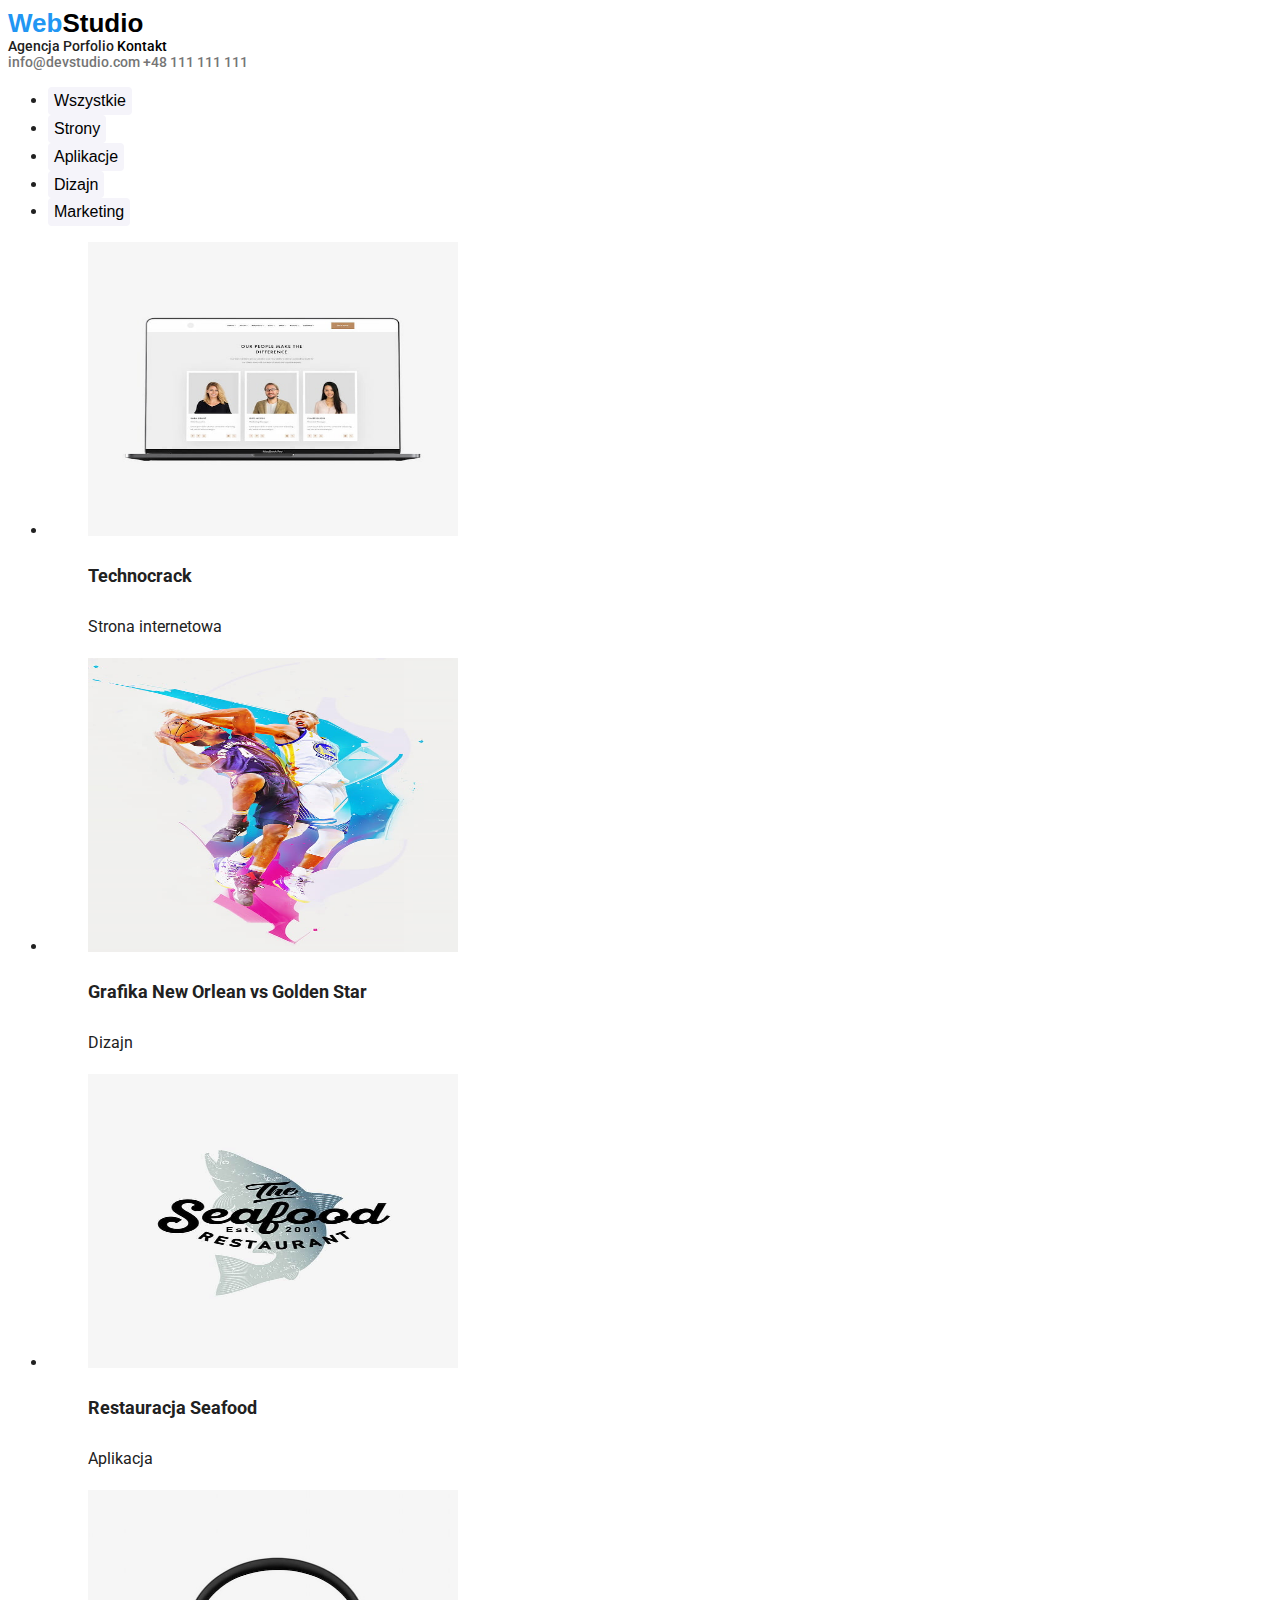
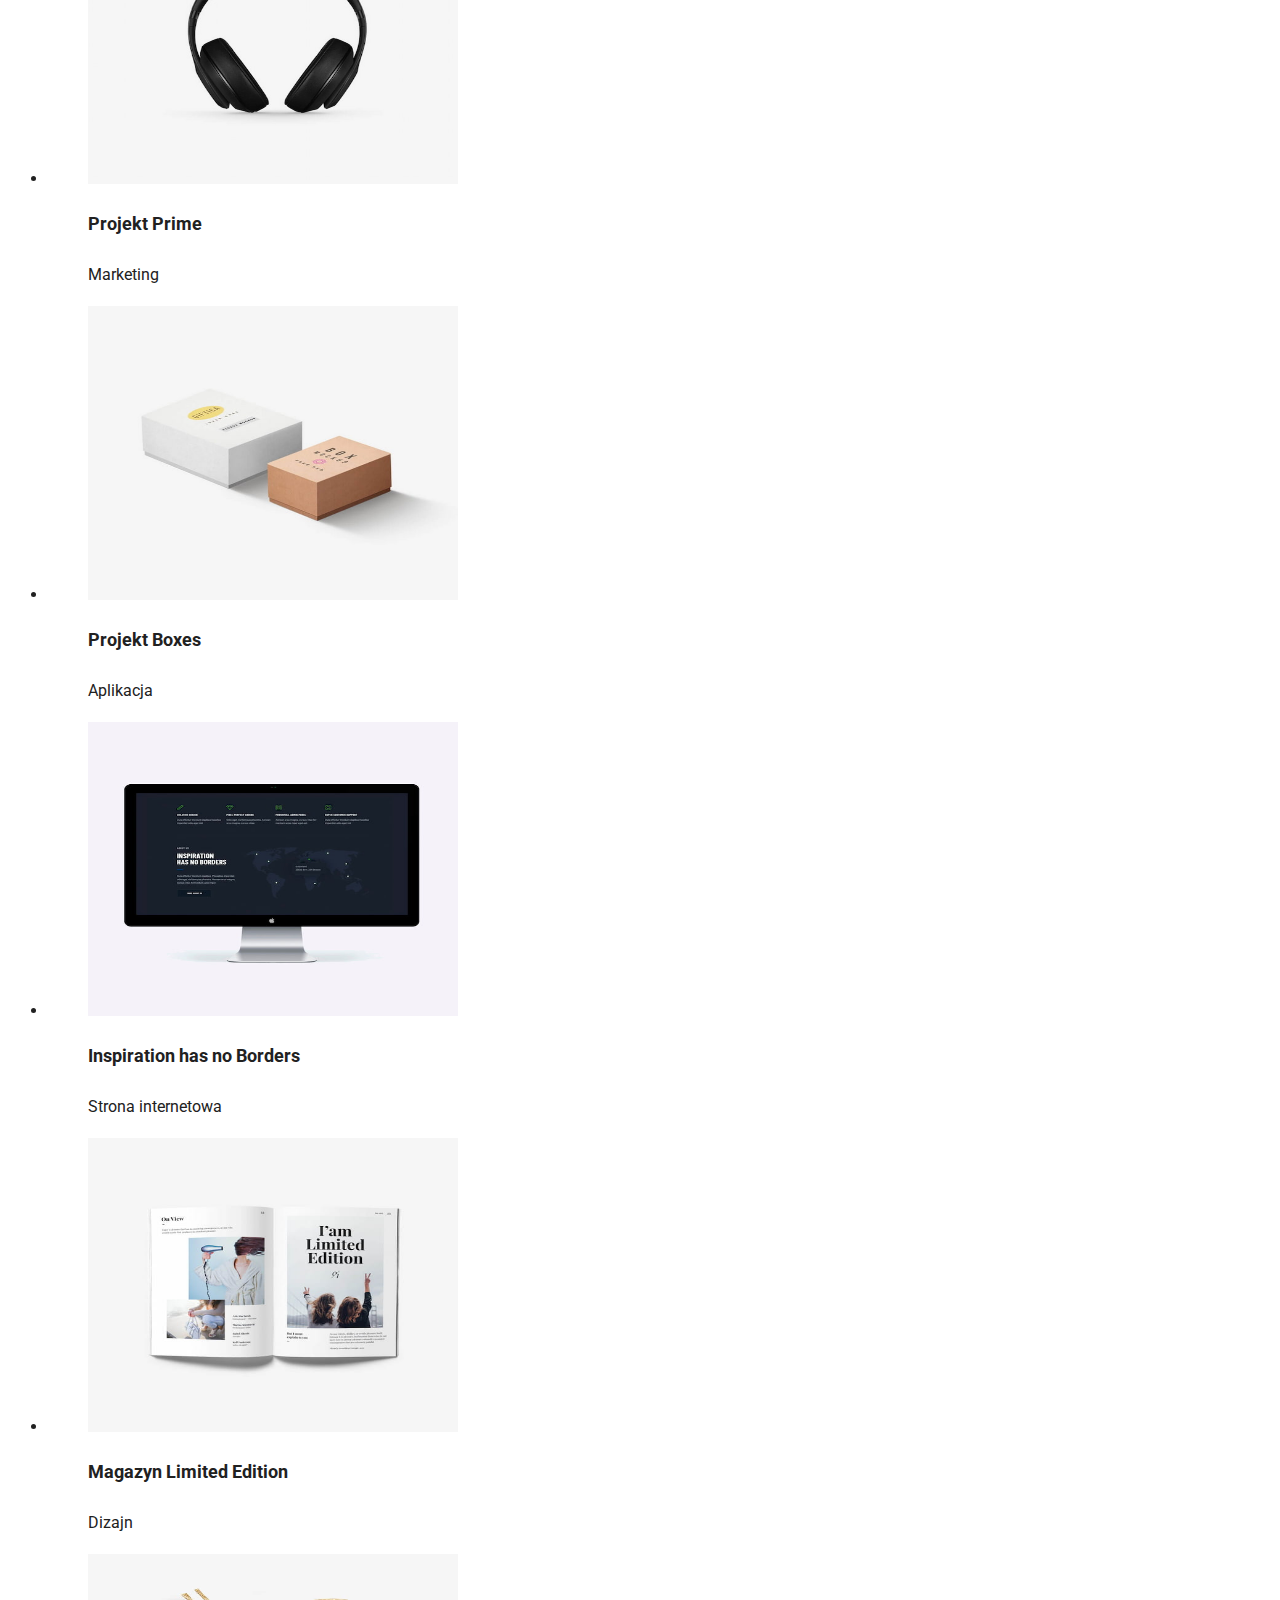
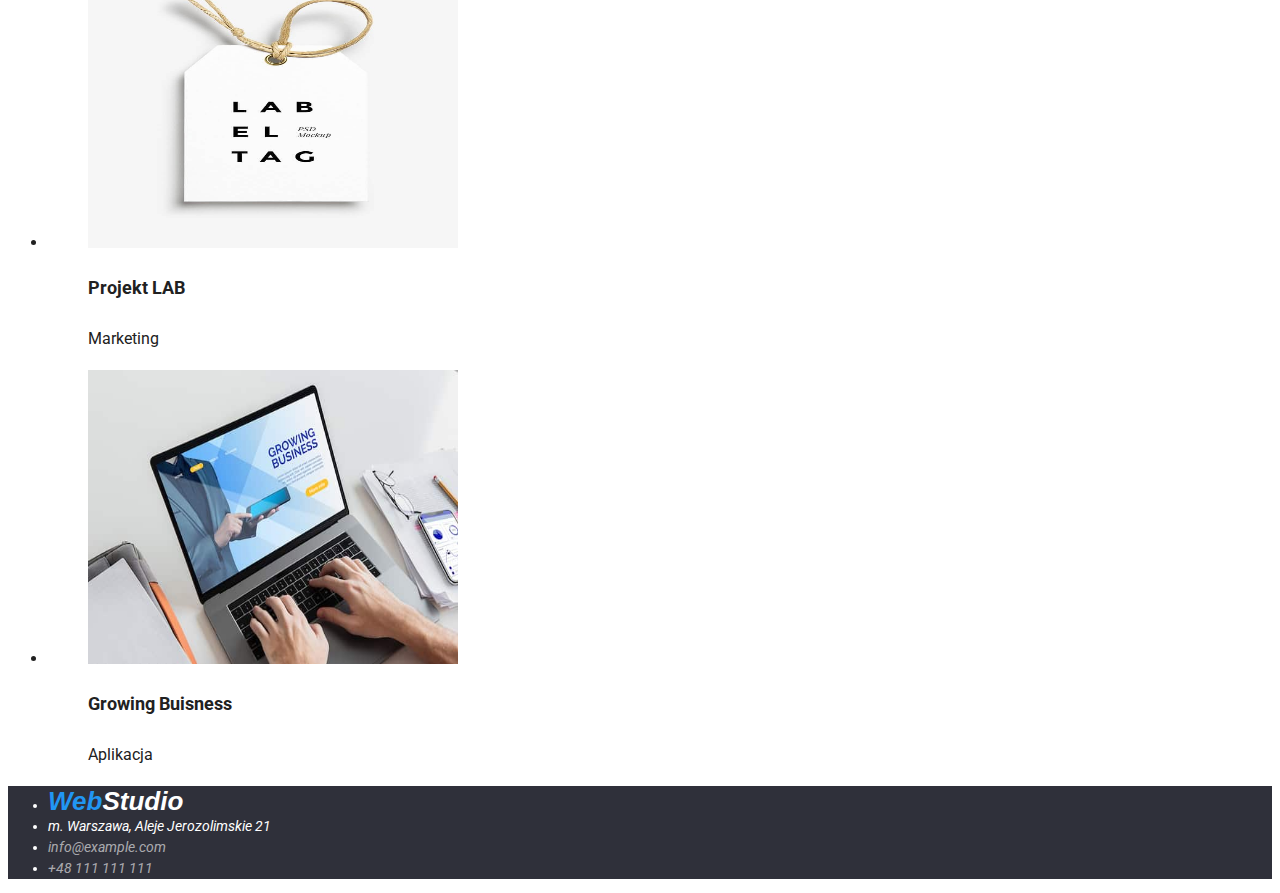
==== portfolio.html @ 29a72ae0 "cloning from last repository" ====
<!DOCTYPE html>
<html lang="pl">
  <head>
    <meta charset="utf-8" />
    <link href="css/styles.css" rel="stylesheet" />
    <link rel="preconnect" href="https://fonts.googleapis.com" />
    <link rel="preconnect" href="https://fonts.gstatic.com" crossorigin />
    <link
      href="https://fonts.googleapis.com/css2?family=Raleway:wght@700&family=Roboto:wght@400;500;700;900&display=swap"
      rel="stylesheet"
    />
    <title>Portfolio</title>
  </head>
  <body>
    <header class="page-header">
      <a href="index.html" class="link logo"
        ><span class="web">Web</span>Studio</a
      >
      <nav class="head-nav">
        <a href="index.html" class="link">Agencja</a>
        <a href="portfolio.html" class="link">Porfolio</a>
        <a href="" class="link">Kontakt</a>
      </nav>
      <div class="mail-phone">
        <a href="mailto:info@devstudio.com" class="link header-mail"
          >info@devstudio.com</a
        >
        <a href="tel:+48111111111" class="link header-phone">+48 111 111 111</a>
      </div>
    </header>
    <main>
      <div class="portfolio-buttons">
        <ul>
          <li>
            <button type="button" class="button-portfolio">Wszystkie</button>
          </li>
          <li>
            <button type="button" class="button-portfolio">Strony</button>
          </li>
          <li>
            <button type="button" class="button-portfolio">Aplikacje</button>
          </li>
          <li>
            <button type="button" class="button-portfolio">Dizajn</button>
          </li>
          <li>
            <button type="button" class="button-portfolio">Marketing</button>
          </li>
        </ul>
      </div>
      <div class="portfolio-block">
        <ul>
          <li>
            <figure>
              <img
                src="images/technocrack.jpg"
                alt="Laptop wyświetlający stronę internetową Technocrack"
                width="370"
                height="294"
              />
              <figcaption class="portfolio-description">
                <p class="portfolio-title">Technocrack</p>
                <p class="portfolio-type">Strona internetowa</p>
              </figcaption>
            </figure>
          </li>
          <li>
            <figure>
              <img
                src="images/basketballGraphics.jpg"
                alt="Grafika grających przeciwko sobie koszykarza New Orlean przeciwko koszykarza Golden Star"
                width="370"
                height="294"
              />
              <figcaption class="portfolio-description">
                <p class="portfolio-title">Grafika New Orlean vs Golden Star</p>
                <p class="portfolio-type">Dizajn</p>
              </figcaption>
            </figure>
          </li>
          <li>
            <figure>
              <img
                src="images/restaurantSeaFood.jpg"
                alt="Logo restauracji Seafood"
                width="370"
                height="294"
              />
              <figcaption class="portfolio-description">
                <p class="portfolio-title">Restauracja Seafood</p>
                <p class="portfolio-type">Aplikacja</p>
              </figcaption>
            </figure>
          </li>
          <li>
            <figure>
              <img
                src="images/primeProject.jpg"
                alt="Słuchawki nauszne"
                width="370"
                height="294"
              />
              <figcaption class="portfolio-description">
                <p class="portfolio-title">Projekt Prime</p>
                <p class="portfolio-type">Marketing</p>
              </figcaption>
            </figure>
          </li>
          <li>
            <figure>
              <img
                src="images/boxesProject.jpg"
                alt="Białe pudełko z logiem Giftica leży obok mniejszego, jasnobrązowego pudełka z logiem Box Mockup"
                width="370"
                height="294"
              />
              <figcaption class="portfolio-description">
                <p class="portfolio-title">Projekt Boxes</p>
                <p class="portfolio-type">Aplikacja</p>
              </figcaption>
            </figure>
          </li>
          <li>
            <figure>
              <img
                src="images/inspirationWebside.jpg"
                alt="Komputer All in One firmy Apple wyświetlający stronę internetową Inspiration has no Borders"
                width="370"
                height="294"
              />
              <figcaption class="portfolio-description">
                <p class="portfolio-title">Inspiration has no Borders</p>
                <p class="portfolio-type">Strona internetowa</p>
              </figcaption>
            </figure>
          </li>
          <li>
            <figure>
              <img
                src="images/LE-Magazine.jpg"
                alt="Otwarte czasopismo z nagłówkiem I am Limited Edition"
                width="370"
                height="294"
              />
              <figcaption class="portfolio-description">
                <p class="portfolio-title">Magazyn Limited Edition</p>
                <p class="portfolio-type">Dizajn</p>
              </figcaption>
            </figure>
          </li>
          <li>
            <figure>
              <img
                src="images/labProject.jpg"
                alt="Etykieta z napisem Label Tag"
                width="370"
                height="294"
              />
              <figcaption class="portfolio-description">
                <p class="portfolio-title">Projekt LAB</p>
                <p class="portfolio-type">Marketing</p>
              </figcaption>
            </figure>
          </li>
          <li>
            <figure>
              <img
                src="images/buisnessesApp.jpg"
                alt="Człowiek korzystający z aplikacji Growing Buisness na laptopie"
                width="370"
                height="294"
              />
              <figcaption class="portfolio-description">
                <p class="portfolio-title">Growing Buisness</p>
                <p class="portfolio-type">Aplikacja</p>
              </figcaption>
            </figure>
          </li>
        </ul>
      </div>
    </main>
    <footer class="page-footer">
      <address class="foot-adress">
        <ul>
          <li>
            <a href="index.html" class="link logo"
              ><span class="web">Web</span>Studio</a
            >
          </li>
          <li>m. Warszawa, Aleje Jerozolimskie 21</li>
          <li>
            <a href="mailto:info@example.com" class="link footer-mail"
              >info@example.com</a
            >
          </li>
          <li>
            <a href="tel:+48111111111" class="link footer-phone"
              >+48 111 111 111</a
            >
          </li>
        </ul>
      </address>
    </footer>
  </body>
</html>
---- css/styles.css ----
:root {
  --main-color: #212121;
  --second-color: #757575;
  --functional-color: #2196f3;
  --background-color: #e5e5e5;
  --second-background-color: #f5f4fa;
  --third-backgroud-color: #2f303a;
  --black-color: #000000;
  --white-color: #ffffff;
  --footer-mail-phone-color: rgba(256, 256, 256, 0.6);
}

body {
  font-family: "Roboto", sans-serif;
  color: var(--main-color);
}

.logo {
  font-family: Relawey, sans-serif;
  font-weight: 700;
  font-size: 26px;
  line-height: 1.19;
}

.page-header {
  font-weight: 500;
  font-size: 14px;
  line-height: 1.14;
}

.page-header .logo,
.page-header .logo:hover,
.page-header .logo:focus {
  color: var(--black-color);
}
.page-footer {
  background: var(--third-backgroud-color);
  color: var(--white-color);
  font-size: 14px;
  line-height: 1.5;
}
.page-footer .logo,
.page-footer .logo:hover,
.page-footer .logo:focus {
  color: var(--white-color);
}

.web {
  color: var(--functional-color);
}

.page-header .header-mail,
.page-header .header-phone {
  color: var(--second-color);
}

.page-footer .footer-mail,
.page-footer .footer-phone {
  color: var(--footer-mail-phone-color);
}

.link {
  text-decoration: none;
  color: var(--main-color);
}
.link:visited {
  color: transparent;
}

.link:hover,
.link:focus {
  color: var(--functional-color);
}

.main-studio {
  background: var(--third-backgroud-color);
  color: var(--white-color);
  text-align: center;
}

.main-head {
  font-weight: 900;
  font-size: 44px;
  line-height: 1.36;
  text-transform: uppercase;
}

.button-studio {
  cursor: pointer;
  width: 200px;
  height: 50px;
  color: var(--white-color);
  background: var(--functional-color);
  font-weight: 700;
  font-size: 16px;
  line-height: 1.87;
}
.button-studio:hover,
.button-studio:focus {
  color: var(--functional-color);
  background: var(--white-color);
}

.lorem .title {
  font-weight: 700;
  font-size: 14px;
  line-height: 1.14;
  text-transform: uppercase;
}
.lorem .description {
  color: var(--second-color);
  font-size: 14px;
  line-height: 1.71;
  letter-spacing: 0.03em;
}

.work-head,
.team-head {
  font-size: 36px;
  line-height: 1.16;
  text-align: center;
  letter-spacing: 0.03em;
}

.team {
  background: var(--second-background-color);
}

.team-description {
  background: var(--white-color);
}
.team-name {
  font-weight: 500;
  font-size: 16px;
  line-height: 1.18;
  text-align: center;
  letter-spacing: 0.03em;
}

.team-job {
  font-size: 16px;
  line-height: 1.18;
  text-align: center;
  letter-spacing: 0.03em;
}

/* portfolio */

.button-portfolio {
  cursor: pointer;
  background: var(--second-background-color);
  font-weight: 500;
  font-size: 16px;
  line-height: 1.62;
  border: 0;
  border-radius: 4px;
}

.button-portfolio:hover,
.button-portfolio:focus {
  background: var(--functional-color);
  color: var(--white-color);
}

.portfolio-title {
  font-weight: 700;
  font-size: 18px;
  line-height: 2;
}

.portfolio-type {
  font-size: 16px;
  line-height: 1.87;
}
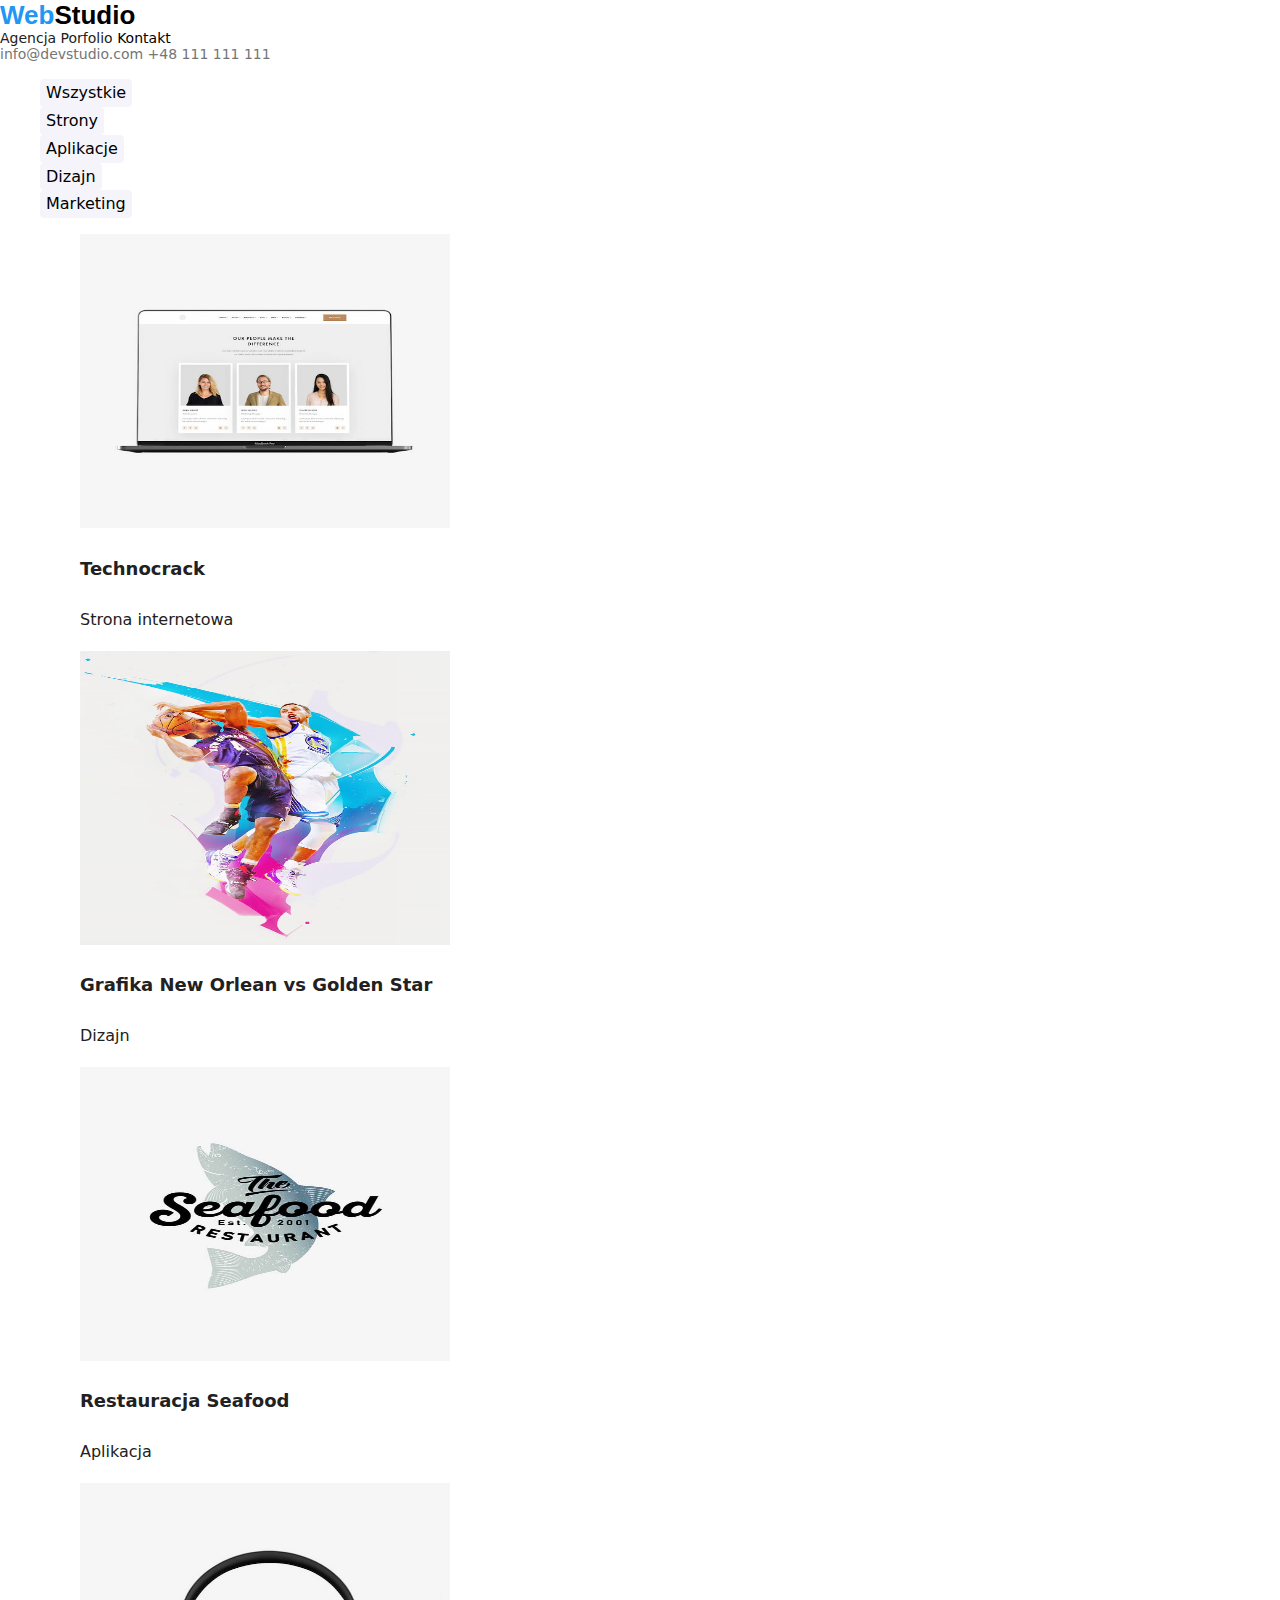
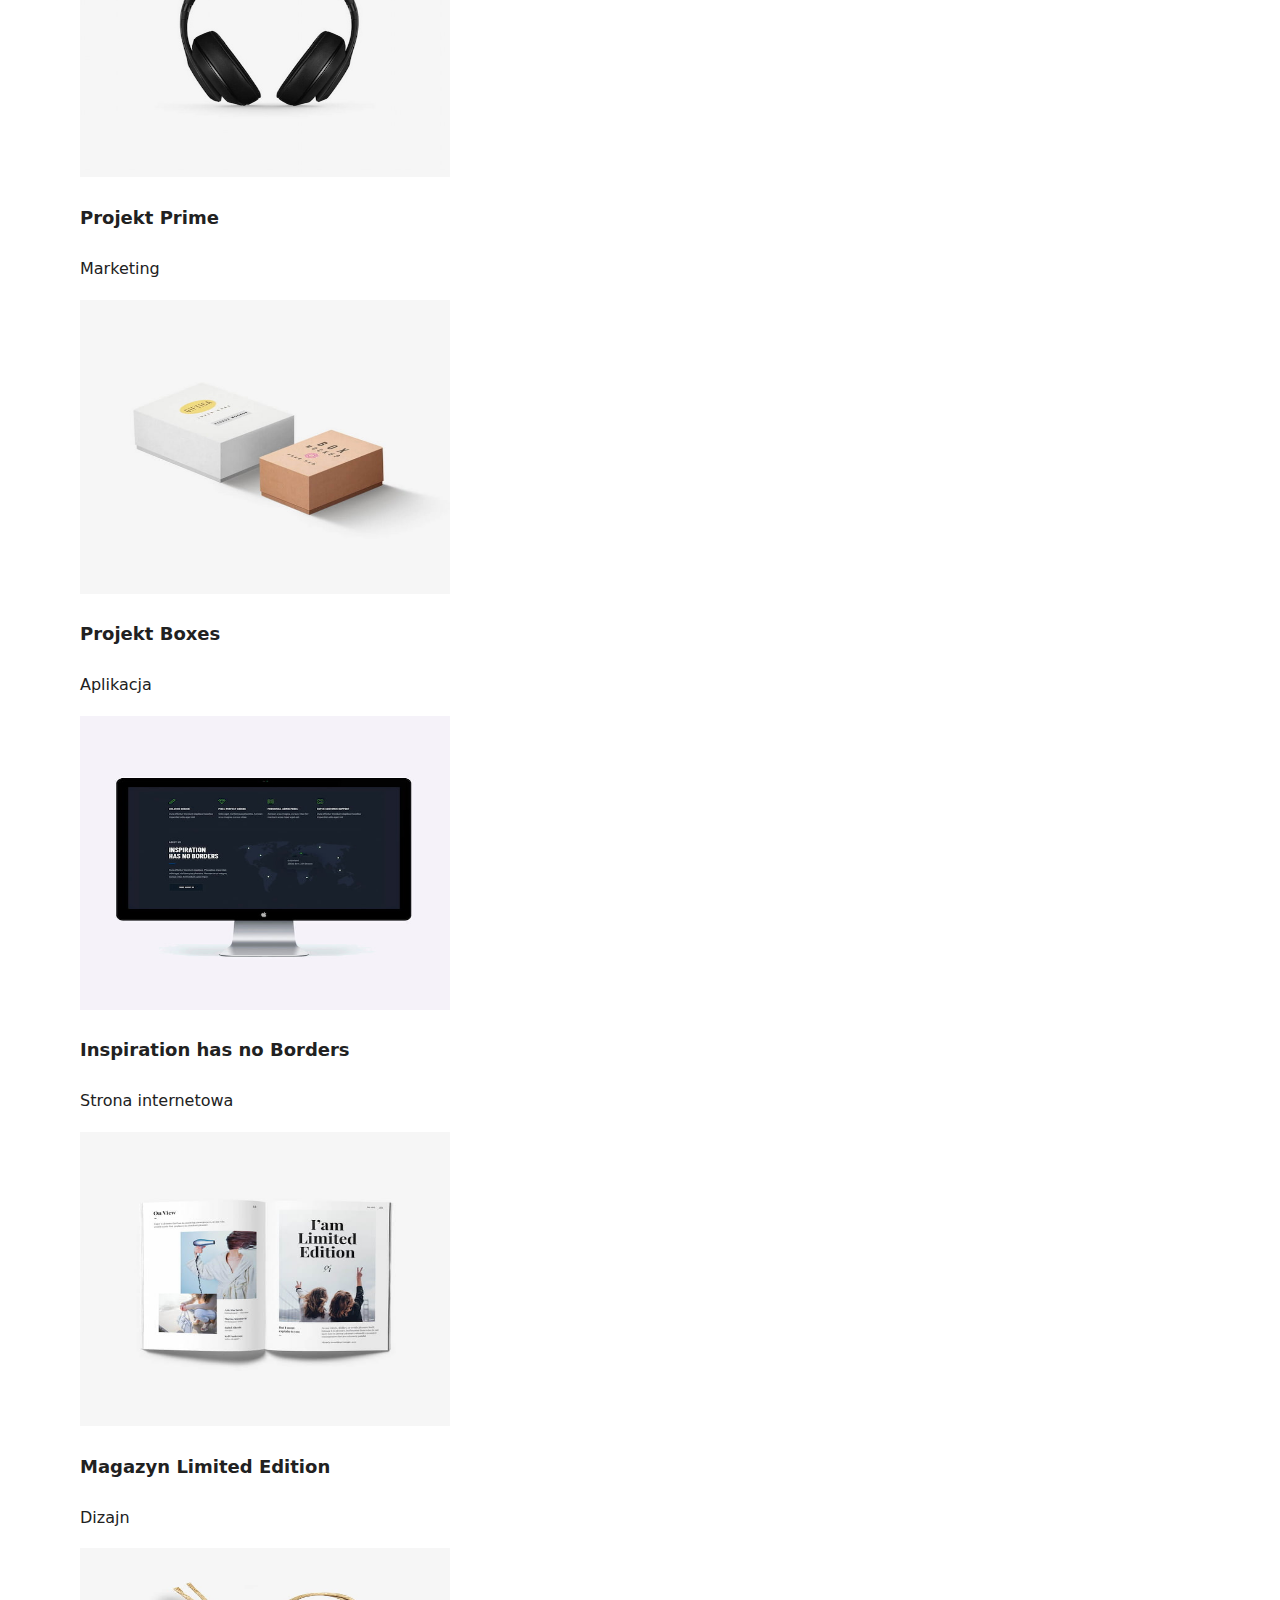
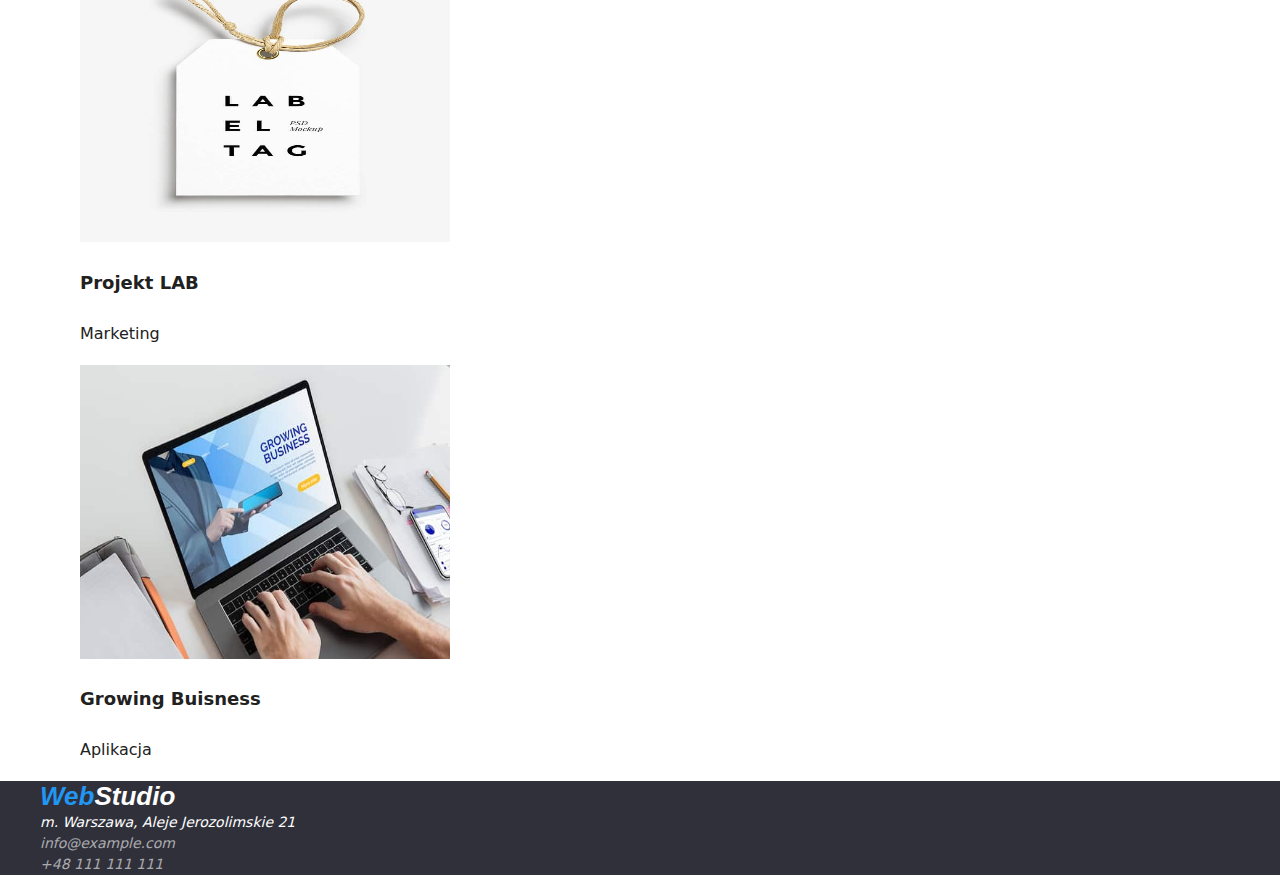
==== commit de04675a: "adding modern-normalize file and including it into html files" ====
--- a/portfolio.html
+++ b/portfolio.html
@@ -9,6 +9,7 @@
       href="https://fonts.googleapis.com/css2?family=Raleway:wght@700&family=Roboto:wght@400;500;700;900&display=swap"
       rel="stylesheet"
     />
+    <link href="css/modern-normalize.css" rel="stylesheet" />
     <title>Portfolio</title>
   </head>
   <body>
--- a/css/styles.css
+++ b/css/styles.css
@@ -172,3 +172,7 @@
   font-size: 16px;
   line-height: 1.87;
 }
+
+ul {
+  list-style: none;
+}
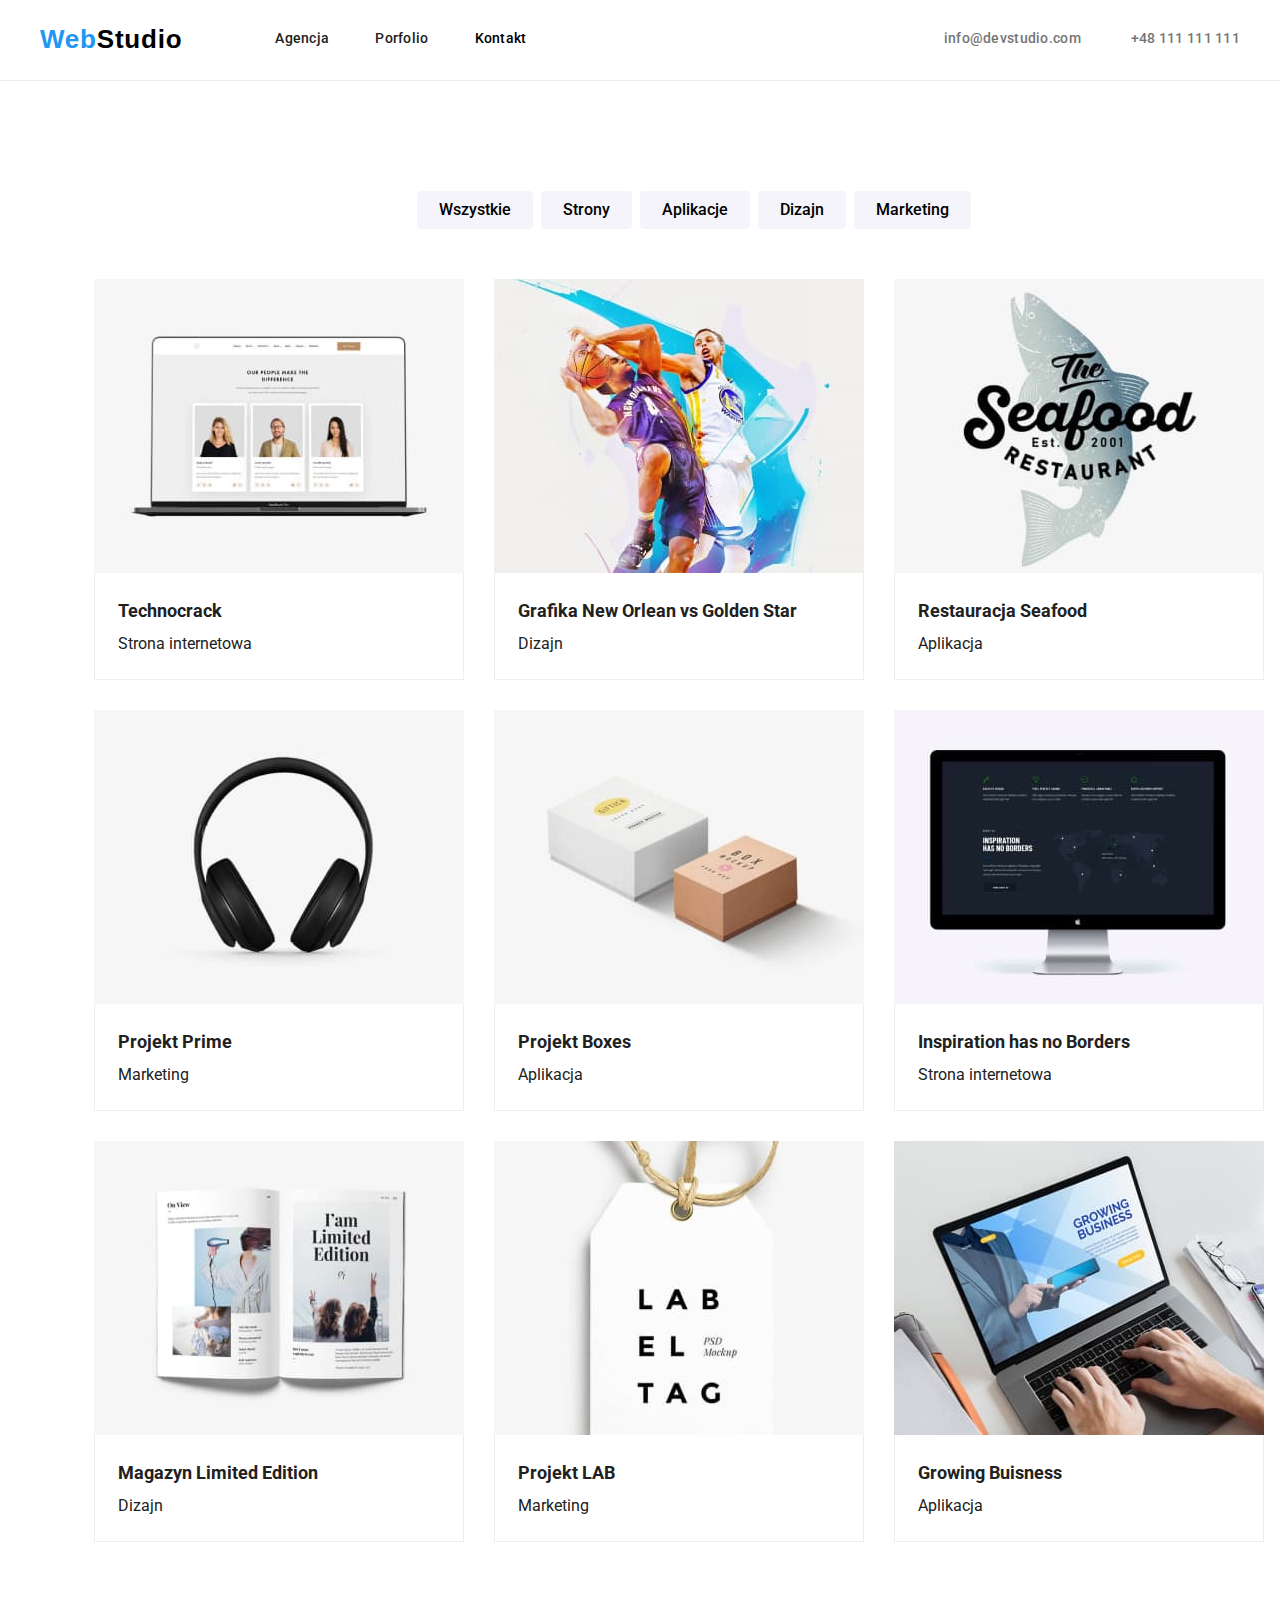
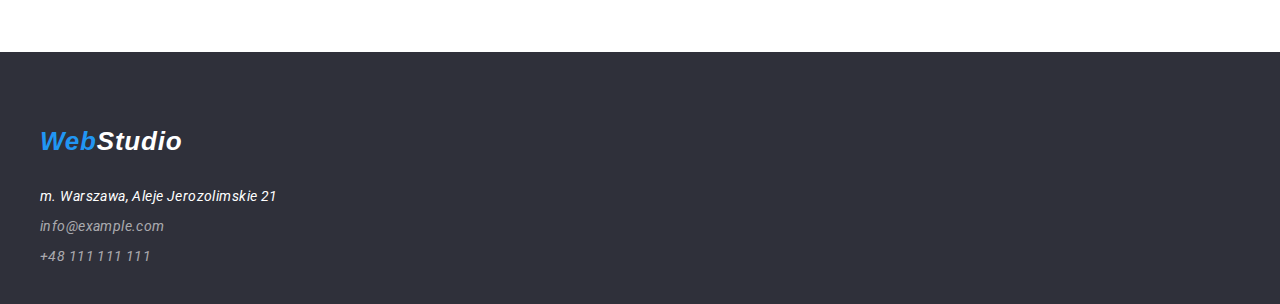
==== commit ced8735e: "version to give my homework" ====
--- a/portfolio.html
+++ b/portfolio.html
@@ -2,205 +2,217 @@
 <html lang="pl">
   <head>
     <meta charset="utf-8" />
-    <link href="css/styles.css" rel="stylesheet" />
+    <link href="css/modern-normalize.css" rel="stylesheet" />
     <link rel="preconnect" href="https://fonts.googleapis.com" />
     <link rel="preconnect" href="https://fonts.gstatic.com" crossorigin />
     <link
       href="https://fonts.googleapis.com/css2?family=Raleway:wght@700&family=Roboto:wght@400;500;700;900&display=swap"
       rel="stylesheet"
     />
-    <link href="css/modern-normalize.css" rel="stylesheet" />
+    <link href="css/styles.css" rel="stylesheet" />
     <title>Portfolio</title>
   </head>
   <body>
     <header class="page-header">
-      <a href="index.html" class="link logo"
-        ><span class="web">Web</span>Studio</a
-      >
-      <nav class="head-nav">
-        <a href="index.html" class="link">Agencja</a>
-        <a href="portfolio.html" class="link">Porfolio</a>
-        <a href="" class="link">Kontakt</a>
-      </nav>
-      <div class="mail-phone">
-        <a href="mailto:info@devstudio.com" class="link header-mail"
-          >info@devstudio.com</a
-        >
-        <a href="tel:+48111111111" class="link header-phone">+48 111 111 111</a>
+      <div class="container">
+        <div class="logo-nav">
+          <a href="index.html" class="link logo"
+            ><span class="web">Web</span>Studio</a
+          >
+          <nav class="nav">
+            <a href="index.html" class="link">Agencja</a>
+            <a href="portfolio.html" class="link">Porfolio</a>
+            <a href="" class="link">Kontakt</a>
+          </nav>
+        </div>
+        <div class="mail-phone">
+          <a href="mailto:info@devstudio.com" class="link header-mail"
+            >info@devstudio.com</a
+          >
+          <a href="tel:+48111111111" class="link header-phone"
+            >+48 111 111 111</a
+          >
+        </div>
       </div>
     </header>
-    <main>
-      <div class="portfolio-buttons">
-        <ul>
-          <li>
-            <button type="button" class="button-portfolio">Wszystkie</button>
-          </li>
-          <li>
-            <button type="button" class="button-portfolio">Strony</button>
-          </li>
-          <li>
-            <button type="button" class="button-portfolio">Aplikacje</button>
-          </li>
-          <li>
-            <button type="button" class="button-portfolio">Dizajn</button>
-          </li>
-          <li>
-            <button type="button" class="button-portfolio">Marketing</button>
-          </li>
-        </ul>
-      </div>
-      <div class="portfolio-block">
-        <ul>
-          <li>
-            <figure>
-              <img
-                src="images/technocrack.jpg"
-                alt="Laptop wyświetlający stronę internetową Technocrack"
-                width="370"
-                height="294"
-              />
-              <figcaption class="portfolio-description">
-                <p class="portfolio-title">Technocrack</p>
-                <p class="portfolio-type">Strona internetowa</p>
-              </figcaption>
-            </figure>
-          </li>
-          <li>
-            <figure>
-              <img
-                src="images/basketballGraphics.jpg"
-                alt="Grafika grających przeciwko sobie koszykarza New Orlean przeciwko koszykarza Golden Star"
-                width="370"
-                height="294"
-              />
-              <figcaption class="portfolio-description">
-                <p class="portfolio-title">Grafika New Orlean vs Golden Star</p>
-                <p class="portfolio-type">Dizajn</p>
-              </figcaption>
-            </figure>
-          </li>
-          <li>
-            <figure>
-              <img
-                src="images/restaurantSeaFood.jpg"
-                alt="Logo restauracji Seafood"
-                width="370"
-                height="294"
-              />
-              <figcaption class="portfolio-description">
-                <p class="portfolio-title">Restauracja Seafood</p>
-                <p class="portfolio-type">Aplikacja</p>
-              </figcaption>
-            </figure>
-          </li>
-          <li>
-            <figure>
-              <img
-                src="images/primeProject.jpg"
-                alt="Słuchawki nauszne"
-                width="370"
-                height="294"
-              />
-              <figcaption class="portfolio-description">
-                <p class="portfolio-title">Projekt Prime</p>
-                <p class="portfolio-type">Marketing</p>
-              </figcaption>
-            </figure>
-          </li>
-          <li>
-            <figure>
-              <img
-                src="images/boxesProject.jpg"
-                alt="Białe pudełko z logiem Giftica leży obok mniejszego, jasnobrązowego pudełka z logiem Box Mockup"
-                width="370"
-                height="294"
-              />
-              <figcaption class="portfolio-description">
-                <p class="portfolio-title">Projekt Boxes</p>
-                <p class="portfolio-type">Aplikacja</p>
-              </figcaption>
-            </figure>
-          </li>
-          <li>
-            <figure>
-              <img
-                src="images/inspirationWebside.jpg"
-                alt="Komputer All in One firmy Apple wyświetlający stronę internetową Inspiration has no Borders"
-                width="370"
-                height="294"
-              />
-              <figcaption class="portfolio-description">
-                <p class="portfolio-title">Inspiration has no Borders</p>
-                <p class="portfolio-type">Strona internetowa</p>
-              </figcaption>
-            </figure>
-          </li>
-          <li>
-            <figure>
-              <img
-                src="images/LE-Magazine.jpg"
-                alt="Otwarte czasopismo z nagłówkiem I am Limited Edition"
-                width="370"
-                height="294"
-              />
-              <figcaption class="portfolio-description">
-                <p class="portfolio-title">Magazyn Limited Edition</p>
-                <p class="portfolio-type">Dizajn</p>
-              </figcaption>
-            </figure>
-          </li>
-          <li>
-            <figure>
-              <img
-                src="images/labProject.jpg"
-                alt="Etykieta z napisem Label Tag"
-                width="370"
-                height="294"
-              />
-              <figcaption class="portfolio-description">
-                <p class="portfolio-title">Projekt LAB</p>
-                <p class="portfolio-type">Marketing</p>
-              </figcaption>
-            </figure>
-          </li>
-          <li>
-            <figure>
-              <img
-                src="images/buisnessesApp.jpg"
-                alt="Człowiek korzystający z aplikacji Growing Buisness na laptopie"
-                width="370"
-                height="294"
-              />
-              <figcaption class="portfolio-description">
-                <p class="portfolio-title">Growing Buisness</p>
-                <p class="portfolio-type">Aplikacja</p>
-              </figcaption>
-            </figure>
-          </li>
-        </ul>
+    <main class="section">
+      <div class="container">
+        <div class="portfolio-buttons">
+          <ul class="list">
+            <li>
+              <button type="button" class="button-portfolio">Wszystkie</button>
+            </li>
+            <li>
+              <button type="button" class="button-portfolio">Strony</button>
+            </li>
+            <li>
+              <button type="button" class="button-portfolio">Aplikacje</button>
+            </li>
+            <li>
+              <button type="button" class="button-portfolio">Dizajn</button>
+            </li>
+            <li>
+              <button type="button" class="button-portfolio">Marketing</button>
+            </li>
+          </ul>
+        </div>
+        <div class="portfolio-block">
+          <ul class="list">
+            <li class="card">
+              <figure class="portfolio-card">
+                <img
+                  src="images/technocrack.jpg"
+                  alt="Laptop wyświetlający stronę internetową Technocrack"
+                  width="370"
+                  height="294"
+                />
+                <figcaption class="portfolio-description">
+                  <p class="portfolio-title">Technocrack</p>
+                  <p class="portfolio-type">Strona internetowa</p>
+                </figcaption>
+              </figure>
+            </li>
+            <li class="card">
+              <figure class="portfolio-card">
+                <img
+                  src="images/basketballGraphics.jpg"
+                  alt="Grafika grających przeciwko sobie koszykarza New Orlean przeciwko koszykarza Golden Star"
+                  width="370"
+                  height="294"
+                />
+                <figcaption class="portfolio-description">
+                  <p class="portfolio-title">
+                    Grafika New Orlean vs Golden Star
+                  </p>
+                  <p class="portfolio-type">Dizajn</p>
+                </figcaption>
+              </figure>
+            </li>
+            <li class="card">
+              <figure class="portfolio-card">
+                <img
+                  src="images/restaurantSeaFood.jpg"
+                  alt="Logo restauracji Seafood"
+                  width="370"
+                  height="294"
+                />
+                <figcaption class="portfolio-description">
+                  <p class="portfolio-title">Restauracja Seafood</p>
+                  <p class="portfolio-type">Aplikacja</p>
+                </figcaption>
+              </figure>
+            </li>
+            <li class="card">
+              <figure class="portfolio-card">
+                <img
+                  src="images/primeProject.jpg"
+                  alt="Słuchawki nauszne"
+                  width="370"
+                  height="294"
+                />
+                <figcaption class="portfolio-description">
+                  <p class="portfolio-title">Projekt Prime</p>
+                  <p class="portfolio-type">Marketing</p>
+                </figcaption>
+              </figure>
+            </li>
+            <li class="card">
+              <figure class="portfolio-card">
+                <img
+                  src="images/boxesProject.jpg"
+                  alt="Białe pudełko z logiem Giftica leży obok mniejszego, jasnobrązowego pudełka z logiem Box Mockup"
+                  width="370"
+                  height="294"
+                />
+                <figcaption class="portfolio-description">
+                  <p class="portfolio-title">Projekt Boxes</p>
+                  <p class="portfolio-type">Aplikacja</p>
+                </figcaption>
+              </figure>
+            </li>
+            <li class="card">
+              <figure class="portfolio-card">
+                <img
+                  src="images/inspirationWebside.jpg"
+                  alt="Komputer All in One firmy Apple wyświetlający stronę internetową Inspiration has no Borders"
+                  width="370"
+                  height="294"
+                />
+                <figcaption class="portfolio-description">
+                  <p class="portfolio-title">Inspiration has no Borders</p>
+                  <p class="portfolio-type">Strona internetowa</p>
+                </figcaption>
+              </figure>
+            </li>
+            <li class="card">
+              <figure class="portfolio-card">
+                <img
+                  src="images/LE-Magazine.jpg"
+                  alt="Otwarte czasopismo z nagłówkiem I am Limited Edition"
+                  width="370"
+                  height="294"
+                />
+                <figcaption class="portfolio-description">
+                  <p class="portfolio-title">Magazyn Limited Edition</p>
+                  <p class="portfolio-type">Dizajn</p>
+                </figcaption>
+              </figure>
+            </li>
+            <li class="card">
+              <figure class="portfolio-card">
+                <img
+                  src="images/labProject.jpg"
+                  alt="Etykieta z napisem Label Tag"
+                  width="370"
+                  height="294"
+                />
+                <figcaption class="portfolio-description">
+                  <p class="portfolio-title">Projekt LAB</p>
+                  <p class="portfolio-type">Marketing</p>
+                </figcaption>
+              </figure>
+            </li>
+            <li class="card">
+              <figure class="portfolio-card">
+                <img
+                  src="images/buisnessesApp.jpg"
+                  alt="Człowiek korzystający z aplikacji Growing Buisness na laptopie"
+                  width="370"
+                  height="294"
+                />
+                <figcaption class="portfolio-description">
+                  <p class="portfolio-title">Growing Buisness</p>
+                  <p class="portfolio-type">Aplikacja</p>
+                </figcaption>
+              </figure>
+            </li>
+          </ul>
+        </div>
       </div>
     </main>
     <footer class="page-footer">
-      <address class="foot-adress">
-        <ul>
-          <li>
-            <a href="index.html" class="link logo"
-              ><span class="web">Web</span>Studio</a
-            >
-          </li>
-          <li>m. Warszawa, Aleje Jerozolimskie 21</li>
-          <li>
-            <a href="mailto:info@example.com" class="link footer-mail"
-              >info@example.com</a
-            >
-          </li>
-          <li>
-            <a href="tel:+48111111111" class="link footer-phone"
-              >+48 111 111 111</a
-            >
-          </li>
-        </ul>
-      </address>
+      <div class="container">
+        <address class="foot-adress">
+          <ul class="list">
+            <li>
+              <a href="index.html" class="link logo"
+                ><span class="web">Web</span>Studio</a
+              >
+            </li>
+            <li>m. Warszawa, Aleje Jerozolimskie 21</li>
+            <li>
+              <a href="mailto:info@example.com" class="link footer-mail"
+                >info@example.com</a
+              >
+            </li>
+            <li>
+              <a href="tel:+48111111111" class="link footer-phone"
+                >+48 111 111 111</a
+              >
+            </li>
+          </ul>
+        </address>
+      </div>
     </footer>
   </body>
 </html>
--- a/css/styles.css
+++ b/css/styles.css
@@ -8,6 +8,8 @@
   --black-color: #000000;
   --white-color: #ffffff;
   --footer-mail-phone-color: rgba(256, 256, 256, 0.6);
+  --border-color-one: #ececec;
+  --border-color-two: #eeeeee;
 }
 
 body {
@@ -20,12 +22,16 @@
   font-weight: 700;
   font-size: 26px;
   line-height: 1.19;
+  letter-spacing: 0.03em;
+  flex-grow: 1;
 }
 
 .page-header {
   font-weight: 500;
   font-size: 14px;
   line-height: 1.14;
+  letter-spacing: 0.02em;
+  border-bottom: 1px solid var(--border-color-one);
 }
 
 .page-header .logo,
@@ -38,6 +44,9 @@
   color: var(--white-color);
   font-size: 14px;
   line-height: 1.5;
+  letter-spacing: 0.03em;
+  display: flex;
+  min-height: 252px;
 }
 .page-footer .logo,
 .page-footer .logo:hover,
@@ -83,6 +92,9 @@
   font-size: 44px;
   line-height: 1.36;
   text-transform: uppercase;
+  letter-spacing: 0.06em;
+  width: 696px;
+  margin-bottom: 30px;
 }
 
 .button-studio {
@@ -91,9 +103,15 @@
   height: 50px;
   color: var(--white-color);
   background: var(--functional-color);
+  text-align: center;
   font-weight: 700;
   font-size: 16px;
   line-height: 1.87;
+  letter-spacing: 0.06em;
+  box-shadow: 0px 4px 4px rgba(0, 0, 0, 0.15);
+  border-radius: 4px;
+  border: none;
+  padding: 10px;
 }
 .button-studio:hover,
 .button-studio:focus {
@@ -101,17 +119,19 @@
   background: var(--white-color);
 }
 
-.lorem .title {
+.lorem-work .title {
   font-weight: 700;
   font-size: 14px;
   line-height: 1.14;
+  letter-spacing: 0.03em;
   text-transform: uppercase;
 }
-.lorem .description {
+.lorem-work .description {
   color: var(--second-color);
   font-size: 14px;
   line-height: 1.71;
   letter-spacing: 0.03em;
+  margin-left: 0;
 }
 
 .work-head,
@@ -120,6 +140,7 @@
   line-height: 1.16;
   text-align: center;
   letter-spacing: 0.03em;
+  margin-bottom: 50px;
 }
 
 .team {
@@ -128,17 +149,24 @@
 
 .team-description {
   background: var(--white-color);
-}
-.team-name {
+  min-height: 108px;
+  padding-top: 30px;
+  box-shadow: 0px 1px 3px rgba(0, 0, 0, 0.12), 0px 1px 1px rgba(0, 0, 0, 0.14),
+    0px 2px 1px rgba(0, 0, 0, 0.2);
+  border-radius: 0px 0px 4px 4px;
+}
+.team .team-card .team-description .team-name {
   font-weight: 500;
   font-size: 16px;
   line-height: 1.18;
   text-align: center;
   letter-spacing: 0.03em;
-}
-
-.team-job {
-  font-size: 16px;
+  margin-bottom: 10px;
+}
+
+.team-description .team-job {
+  font-size: 16px;
+  color: var(--second-color);
   line-height: 1.18;
   text-align: center;
   letter-spacing: 0.03em;
@@ -154,6 +182,7 @@
   line-height: 1.62;
   border: 0;
   border-radius: 4px;
+  padding: 6px 22px;
 }
 
 .button-portfolio:hover,
@@ -166,13 +195,134 @@
   font-weight: 700;
   font-size: 18px;
   line-height: 2;
+  width: 322px;
 }
 
 .portfolio-type {
   font-size: 16px;
   line-height: 1.87;
+  width: 322px;
 }
 
 ul {
+  display: flex;
   list-style: none;
-}
+  gap: 30px;
+  padding: 0;
+}
+
+h1,
+h2,
+h3,
+p,
+figure {
+  margin: 0;
+}
+
+.section {
+  padding: 94px;
+}
+
+.container {
+  width: 1200px;
+  justify-content: center;
+  margin-left: auto;
+  margin-right: auto;
+}
+
+.page-header .container {
+  display: flex;
+  justify-content: space-between;
+  align-items: center;
+  padding-top: 24px;
+  padding-bottom: 25px;
+}
+
+.logo-nav {
+  display: flex;
+  justify-content: center;
+  align-items: center;
+  flex-wrap: nowrap;
+  gap: 93px;
+}
+
+.logo-nav .nav {
+  display: flex;
+  align-items: center;
+  gap: 46px;
+}
+
+.mail-phone {
+  display: flex;
+  flex-wrap: nowrap;
+  gap: 50px;
+}
+
+.main-studio .container {
+  display: flex;
+  flex-direction: column;
+  justify-content: center;
+  align-items: center;
+  padding: 200px 452px;
+}
+
+.lorem-work .section .container {
+  display: flex;
+  justify-content: center;
+  align-items: center;
+}
+
+.lorem-work .title {
+  margin-bottom: 10px;
+}
+
+.lorem-work .work-head {
+  padding-top: 94px;
+}
+
+.team-card {
+  display: flex;
+  flex-direction: column;
+  justify-content: center;
+}
+
+.page-footer .container .list {
+  display: flex;
+  flex-direction: column;
+  justify-content: flex-start;
+  gap: 9px;
+}
+
+.page-footer .container .list li:first-of-type {
+  padding-top: 60px;
+  padding-bottom: 20px;
+}
+
+.portfolio-buttons .list {
+  display: flex;
+  gap: 8px;
+  justify-content: center;
+}
+
+.portfolio-block .list {
+  margin-top: 50px;
+  display: flex;
+  flex-wrap: wrap;
+  gap: 30px;
+}
+
+.portfolio-block .list .card {
+  flex-basis: calc((100% - 99px) / 3);
+}
+
+.portfolio-card {
+  display: flex;
+  flex-direction: column;
+  justify-content: center;
+}
+
+.portfolio-description {
+  padding: 20px 23px;
+  border: 1px solid var(--border-color-two);
+  border-top: 0;
+}
